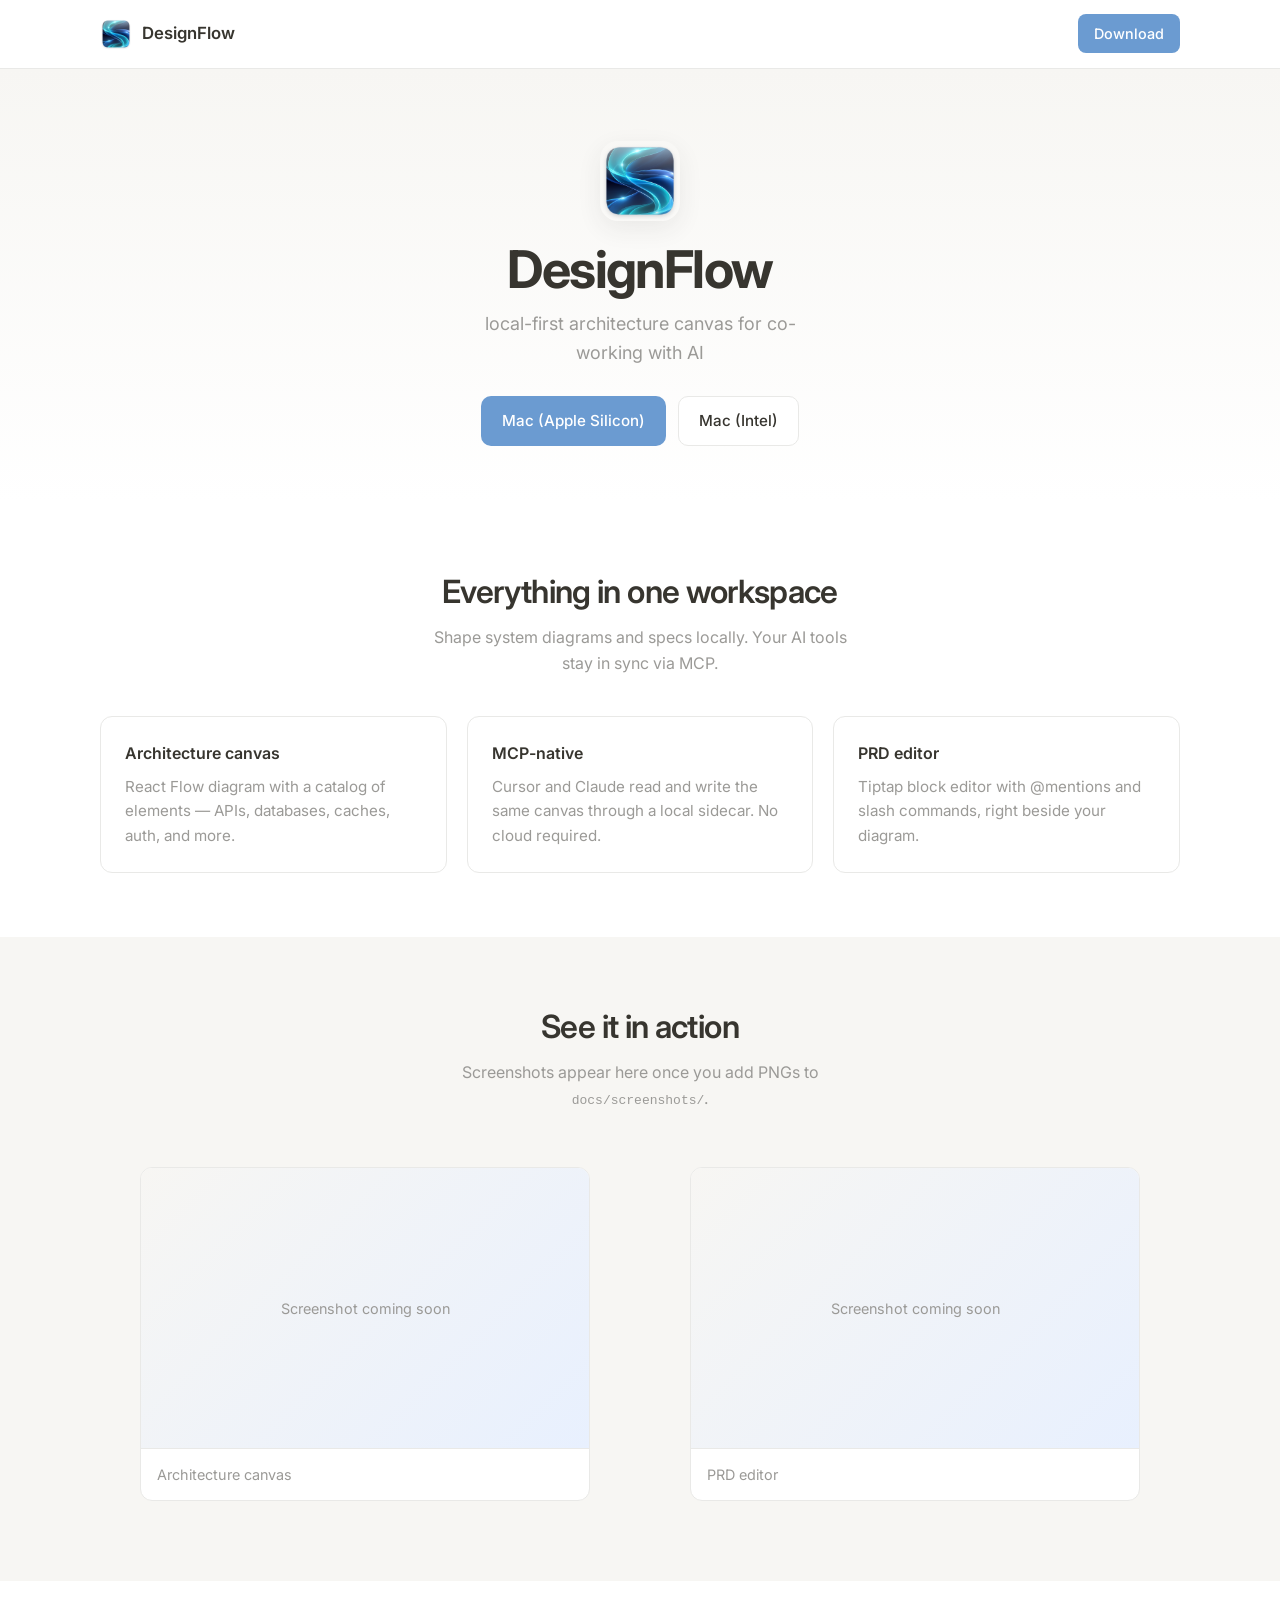
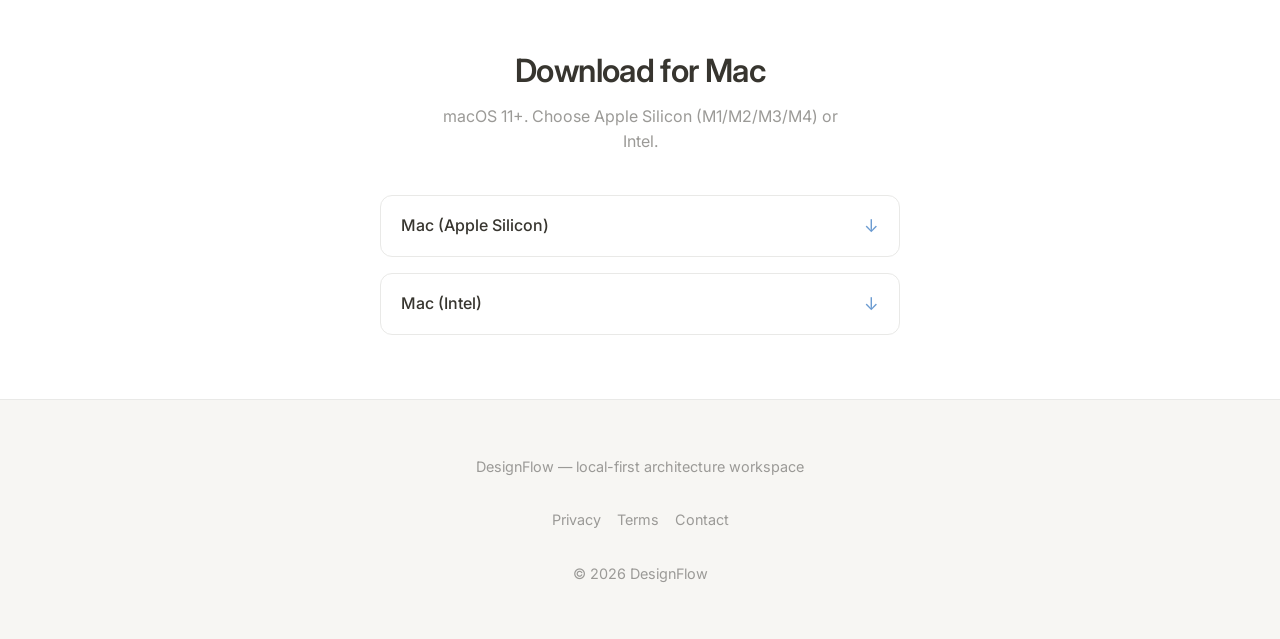
==== docs/index.html @ fa43dfc0 "Update DesignFlow website and legal pages." ====
<!DOCTYPE html>
<html lang="en">
  <head>
    <meta charset="UTF-8" />
    <meta name="viewport" content="width=device-width, initial-scale=1.0" />
    <meta
      name="description"
      content="DesignFlow — local-first architecture canvas for co-working with AI. Desktop app with MCP integration for Cursor and Claude."
    />
    <title>DesignFlow — Local-first architecture canvas</title>
    <link rel="icon" href="./assets/icon.png" type="image/png" />
    <link rel="preconnect" href="https://fonts.googleapis.com" />
    <link rel="preconnect" href="https://fonts.gstatic.com" crossorigin />
    <link
      href="https://fonts.googleapis.com/css2?family=Inter:wght@400;500;600;700&display=swap"
      rel="stylesheet"
    />
    <link rel="stylesheet" href="./styles.css" />
  </head>
  <body>
    <header class="site-header">
      <div class="container">
        <a class="brand" href="./">
          <img src="./assets/icon.png" alt="" width="32" height="32" />
          DesignFlow
        </a>
        <a class="nav-cta" href="#download">Download</a>
      </div>
    </header>

    <main>
      <section class="hero">
        <div class="container hero-grid">
          <div class="hero-copy">
            <img class="hero-icon" src="./assets/icon.png" alt="DesignFlow" width="80" height="80" />
            <h1>DesignFlow</h1>
            <p class="tagline">local-first architecture canvas for co-working with AI</p>
            <div class="hero-actions" id="hero-downloads">
              <a
                class="btn btn-primary"
                href="https://github.com/ah20-dev/designFlow-webpage/releases/latest/download/DesignFlow_1.0.0_aarch64.dmg"
                download
              >Mac (Apple Silicon)</a>
              <a
                class="btn btn-secondary"
                href="https://github.com/ah20-dev/designFlow-webpage/releases/latest/download/DesignFlow_1.0.0_x64.dmg"
                download
              >Mac (Intel)</a>
            </div>
          </div>
        </div>
      </section>

      <section id="features">
        <div class="container">
          <div class="section-header">
            <h2>Everything in one workspace</h2>
            <p>Shape system diagrams and specs locally. Your AI tools stay in sync via MCP.</p>
          </div>
          <div class="features-grid">
            <article class="feature-card">
              <h3>Architecture canvas</h3>
              <p>React Flow diagram with a catalog of elements — APIs, databases, caches, auth, and more.</p>
            </article>
            <article class="feature-card">
              <h3>MCP-native</h3>
              <p>Cursor and Claude read and write the same canvas through a local sidecar. No cloud required.</p>
            </article>
            <article class="feature-card">
              <h3>PRD editor</h3>
              <p>Tiptap block editor with @mentions and slash commands, right beside your diagram.</p>
            </article>
          </div>
        </div>
      </section>

      <section id="preview" class="alt">
        <div class="container">
          <div class="section-header">
            <h2>See it in action</h2>
            <p>Screenshots appear here once you add PNGs to <code>docs/screenshots/</code>.</p>
          </div>
          <div class="preview-grid" id="preview-grid"></div>
        </div>
      </section>

      <section id="download">
        <div class="container">
          <div class="section-header">
            <h2>Download for Mac</h2>
            <p>macOS 11+. Choose Apple Silicon (M1/M2/M3/M4) or Intel.</p>
          </div>
          <div class="download-grid" id="download-grid">
            <a
              class="download-btn"
              href="https://github.com/ah20-dev/designFlow-webpage/releases/latest/download/DesignFlow_1.0.0_aarch64.dmg"
              download
            >
              <span><span class="label">Mac (Apple Silicon)</span></span>
              <span class="arrow" aria-hidden="true">↓</span>
            </a>
            <a
              class="download-btn"
              href="https://github.com/ah20-dev/designFlow-webpage/releases/latest/download/DesignFlow_1.0.0_x64.dmg"
              download
            >
              <span><span class="label">Mac (Intel)</span></span>
              <span class="arrow" aria-hidden="true">↓</span>
            </a>
          </div>
        </div>
      </section>
    </main>

    <footer class="site-footer">
      <div class="container footer-inner">
        <p>DesignFlow — local-first architecture workspace</p>
        <nav class="footer-links" aria-label="Footer">
          <a href="./legal/privacy.html">Privacy</a>
          <a href="./legal/terms.html">Terms</a>
          <a id="footer-support" href="mailto:support@designflow.app">Contact</a>
        </nav>
        <p id="footer-copy">&copy; <span id="year"></span> DesignFlow</p>
      </div>
    </footer>

    <script src="./config.js"></script>
    <script>
      (function () {
        const cfg = window.DESIGNFLOW_CONFIG;
        if (!cfg) return;

        const { github, downloads, screenshots, links } = cfg;
        const releaseBase = `https://github.com/${github.owner}/${github.repo}/releases/latest/download`;

        function releaseUrl(filename) {
          return `${releaseBase}/${filename}`;
        }

        document.getElementById('year').textContent = new Date().getFullYear();

        if (links.supportEmail) {
          document.getElementById('footer-support').href = `mailto:${links.supportEmail}`;
        }

        const macDownloads = Object.entries(downloads).filter(
          ([key, item]) => key.startsWith('darwin-') && item.enabled
        );

        const heroContainer = document.getElementById('hero-downloads');
        heroContainer.replaceChildren();
        macDownloads.forEach(([key, item], index) => {
          const btn = document.createElement('a');
          btn.className = 'btn ' + (index === 0 ? 'btn-primary' : 'btn-secondary');
          btn.href = releaseUrl(item.filename);
          btn.setAttribute('download', '');
          btn.textContent = item.label;
          heroContainer.appendChild(btn);
        });
        if (macDownloads.length === 0) {
          const fallback = document.createElement('a');
          fallback.className = 'btn btn-primary';
          fallback.href = '#download';
          fallback.textContent = 'Download for Mac';
          heroContainer.appendChild(fallback);
        }

        const downloadGrid = document.getElementById('download-grid');
        downloadGrid.replaceChildren();
        for (const [key, item] of Object.entries(downloads)) {
          if (!item.enabled) continue;
          const el = document.createElement('a');
          el.className = 'download-btn';
          el.href = releaseUrl(item.filename);
          el.setAttribute('download', '');
          el.innerHTML = `
            <span>
              <span class="label">${item.label}</span>
            </span>
            <span class="arrow" aria-hidden="true">↓</span>
          `;
          downloadGrid.appendChild(el);
        }

        const previewGrid = document.getElementById('preview-grid');
        for (const shot of screenshots) {
          const figure = document.createElement('figure');
          figure.className = 'preview-card';

          const img = document.createElement('img');
          img.src = shot.src;
          img.alt = shot.alt;
          img.loading = 'lazy';
          img.addEventListener('error', () => {
            img.remove();
            const placeholder = document.createElement('div');
            placeholder.className = 'preview-placeholder';
            placeholder.textContent = 'Screenshot coming soon';
            figure.insertBefore(placeholder, figure.lastElementChild);
          });

          const caption = document.createElement('figcaption');
          caption.textContent = shot.caption;

          figure.appendChild(img);
          figure.appendChild(caption);
          previewGrid.appendChild(figure);
        }
      })();
    </script>
  </body>
</html>
---- docs/styles.css ----
:root {
  --zen-bg: #ffffff;
  --zen-sidebar: #f7f6f3;
  --zen-text: #37352f;
  --zen-muted: #9b9a97;
  --zen-border: #e9e9e7;
  --zen-accent: #6b9bd1;
  --zen-accent-hover: #5a8ac4;
  --zen-accent-soft: #e8f0fe;
  --max-width: 1080px;
}

*,
*::before,
*::after {
  box-sizing: border-box;
}

html {
  scroll-behavior: smooth;
}

body {
  margin: 0;
  font-family: 'Inter', -apple-system, BlinkMacSystemFont, 'Segoe UI', Roboto, 'Helvetica Neue', sans-serif;
  color: var(--zen-text);
  background: var(--zen-bg);
  line-height: 1.6;
  -webkit-font-smoothing: antialiased;
}

img {
  max-width: 100%;
  height: auto;
  display: block;
}

a {
  color: var(--zen-accent);
  text-decoration: none;
}

a:hover {
  text-decoration: underline;
}

.container {
  width: min(100% - 2rem, var(--max-width));
  margin-inline: auto;
}

/* Header */

.site-header {
  position: sticky;
  top: 0;
  z-index: 10;
  background: rgba(255, 255, 255, 0.9);
  backdrop-filter: blur(10px);
  border-bottom: 1px solid var(--zen-border);
}

.site-header .container {
  display: flex;
  align-items: center;
  justify-content: space-between;
  padding-block: 0.9rem;
}

.brand {
  display: flex;
  align-items: center;
  gap: 0.65rem;
  font-weight: 600;
  font-size: 1.05rem;
  color: var(--zen-text);
  text-decoration: none;
}

.brand:hover {
  text-decoration: none;
}

.brand img {
  width: 32px;
  height: 32px;
  border-radius: 8px;
}

.nav-cta {
  display: inline-flex;
  align-items: center;
  padding: 0.5rem 1rem;
  border-radius: 8px;
  background: var(--zen-accent);
  color: #fff;
  font-weight: 500;
  font-size: 0.9rem;
  text-decoration: none;
  transition: background 0.15s ease;
}

.nav-cta:hover {
  background: var(--zen-accent-hover);
  text-decoration: none;
}

/* Hero */

.hero {
  padding: 4.5rem 0 3.5rem;
  background: linear-gradient(180deg, var(--zen-sidebar) 0%, var(--zen-bg) 100%);
}

.hero-grid {
  display: grid;
  gap: 2.5rem;
  align-items: center;
}

.hero-copy {
  text-align: center;
}

.hero-icon {
  width: 80px;
  height: 80px;
  margin: 0 auto 1.25rem;
  border-radius: 18px;
  box-shadow: 0 8px 24px rgba(55, 53, 47, 0.08);
}

.hero h1 {
  margin: 0 0 0.75rem;
  font-size: clamp(2.25rem, 5vw, 3.25rem);
  font-weight: 700;
  letter-spacing: -0.03em;
  line-height: 1.1;
}

.hero .tagline {
  margin: 0 auto 1.75rem;
  max-width: 34ch;
  font-size: 1.125rem;
  color: var(--zen-muted);
}

.hero-actions {
  display: flex;
  flex-wrap: wrap;
  gap: 0.75rem;
  justify-content: center;
}

.btn {
  display: inline-flex;
  align-items: center;
  justify-content: center;
  gap: 0.4rem;
  padding: 0.75rem 1.25rem;
  border-radius: 10px;
  font-weight: 500;
  font-size: 0.95rem;
  text-decoration: none;
  border: 1px solid transparent;
  transition: background 0.15s ease, border-color 0.15s ease, color 0.15s ease;
}

.btn:hover {
  text-decoration: none;
}

.btn-primary {
  background: var(--zen-accent);
  color: #fff;
}

.btn-primary:hover {
  background: var(--zen-accent-hover);
}

.btn-secondary {
  background: #fff;
  color: var(--zen-text);
  border-color: var(--zen-border);
}

.btn-secondary:hover {
  background: var(--zen-sidebar);
}

/* Sections */

section {
  padding: 4rem 0;
}

section.alt {
  background: var(--zen-sidebar);
}

.section-header {
  text-align: center;
  margin-bottom: 2.5rem;
}

.section-header h2 {
  margin: 0 0 0.5rem;
  font-size: clamp(1.5rem, 3vw, 2rem);
  font-weight: 600;
  letter-spacing: -0.02em;
}

.section-header p {
  margin: 0 auto;
  max-width: 42ch;
  color: var(--zen-muted);
}

/* Features */

.features-grid {
  display: grid;
  gap: 1.25rem;
}

.feature-card {
  padding: 1.5rem;
  background: #fff;
  border: 1px solid var(--zen-border);
  border-radius: 12px;
}

section.alt .feature-card {
  background: var(--zen-bg);
}

.feature-card h3 {
  margin: 0 0 0.5rem;
  font-size: 1rem;
  font-weight: 600;
}

.feature-card p {
  margin: 0;
  font-size: 0.95rem;
  color: var(--zen-muted);
}

/* Preview */

.preview-grid {
  display: grid;
  gap: 1.25rem;
}

.preview-card {
  border: 1px solid var(--zen-border);
  border-radius: 12px;
  overflow: hidden;
  background: #fff;
}

.preview-card img {
  width: 100%;
  aspect-ratio: 16 / 10;
  object-fit: cover;
  background: var(--zen-sidebar);
}

.preview-placeholder {
  display: flex;
  align-items: center;
  justify-content: center;
  aspect-ratio: 16 / 10;
  background: linear-gradient(135deg, var(--zen-sidebar) 0%, var(--zen-accent-soft) 100%);
  color: var(--zen-muted);
  font-size: 0.9rem;
}

.preview-card figcaption {
  padding: 0.85rem 1rem;
  font-size: 0.9rem;
  color: var(--zen-muted);
  border-top: 1px solid var(--zen-border);
}

/* Download */

.download-grid {
  display: grid;
  gap: 1rem;
  max-width: 520px;
  margin-inline: auto;
}

.download-btn {
  display: flex;
  align-items: center;
  justify-content: space-between;
  padding: 1rem 1.25rem;
  border-radius: 12px;
  border: 1px solid var(--zen-border);
  background: #fff;
  color: var(--zen-text);
  text-decoration: none;
  transition: border-color 0.15s ease, box-shadow 0.15s ease;
}

.download-btn:hover:not(.disabled) {
  border-color: var(--zen-accent);
  box-shadow: 0 4px 16px rgba(107, 155, 209, 0.12);
  text-decoration: none;
}

.download-btn.disabled {
  opacity: 0.55;
  cursor: not-allowed;
  pointer-events: none;
}

.download-btn .label {
  font-weight: 500;
}

.download-btn .meta {
  font-size: 0.85rem;
  color: var(--zen-muted);
}

.download-btn .arrow {
  color: var(--zen-accent);
  font-size: 1.1rem;
}

/* Footer */

.site-footer {
  padding: 2.5rem 0;
  border-top: 1px solid var(--zen-border);
  background: var(--zen-sidebar);
}

.footer-inner {
  display: flex;
  flex-direction: column;
  align-items: center;
  gap: 1rem;
  text-align: center;
  font-size: 0.9rem;
  color: var(--zen-muted);
}

.footer-links {
  display: flex;
  flex-wrap: wrap;
  gap: 1rem;
  justify-content: center;
}

.footer-links a {
  color: var(--zen-muted);
}

.footer-links a:hover {
  color: var(--zen-accent);
}

/* Legal pages */

.legal-page {
  padding: 2.5rem 0 4rem;
}

.legal-prose {
  max-width: 42rem;
  margin-inline: auto;
}

.legal-prose h1 {
  font-size: 1.75rem;
  font-weight: 700;
  margin: 0 0 0.5rem;
  letter-spacing: -0.02em;
}

.legal-meta {
  font-size: 0.875rem;
  color: var(--zen-muted);
  margin-bottom: 2rem;
}

.legal-notice {
  font-size: 0.875rem;
  color: var(--zen-muted);
  background: var(--zen-sidebar);
  border: 1px solid var(--zen-border);
  border-radius: 8px;
  padding: 0.75rem 1rem;
  margin-bottom: 2rem;
}

.legal-prose h2 {
  font-size: 1.125rem;
  font-weight: 600;
  margin: 2rem 0 0.75rem;
}

.legal-prose p,
.legal-prose li {
  font-size: 0.95rem;
  color: var(--zen-text);
}

.legal-prose ul {
  padding-left: 1.25rem;
  margin: 0.5rem 0 1rem;
}

.legal-prose li + li {
  margin-top: 0.35rem;
}

.legal-nav {
  display: flex;
  flex-wrap: wrap;
  gap: 1rem;
  margin-bottom: 2rem;
  font-size: 0.9rem;
}

.legal-nav a {
  color: var(--zen-accent);
}

/* Responsive */

@media (min-width: 768px) {
  .features-grid {
    grid-template-columns: repeat(3, 1fr);
  }
}

@media (min-width: 640px) {
  .preview-grid {
    grid-template-columns: repeat(2, 1fr);
  }
}
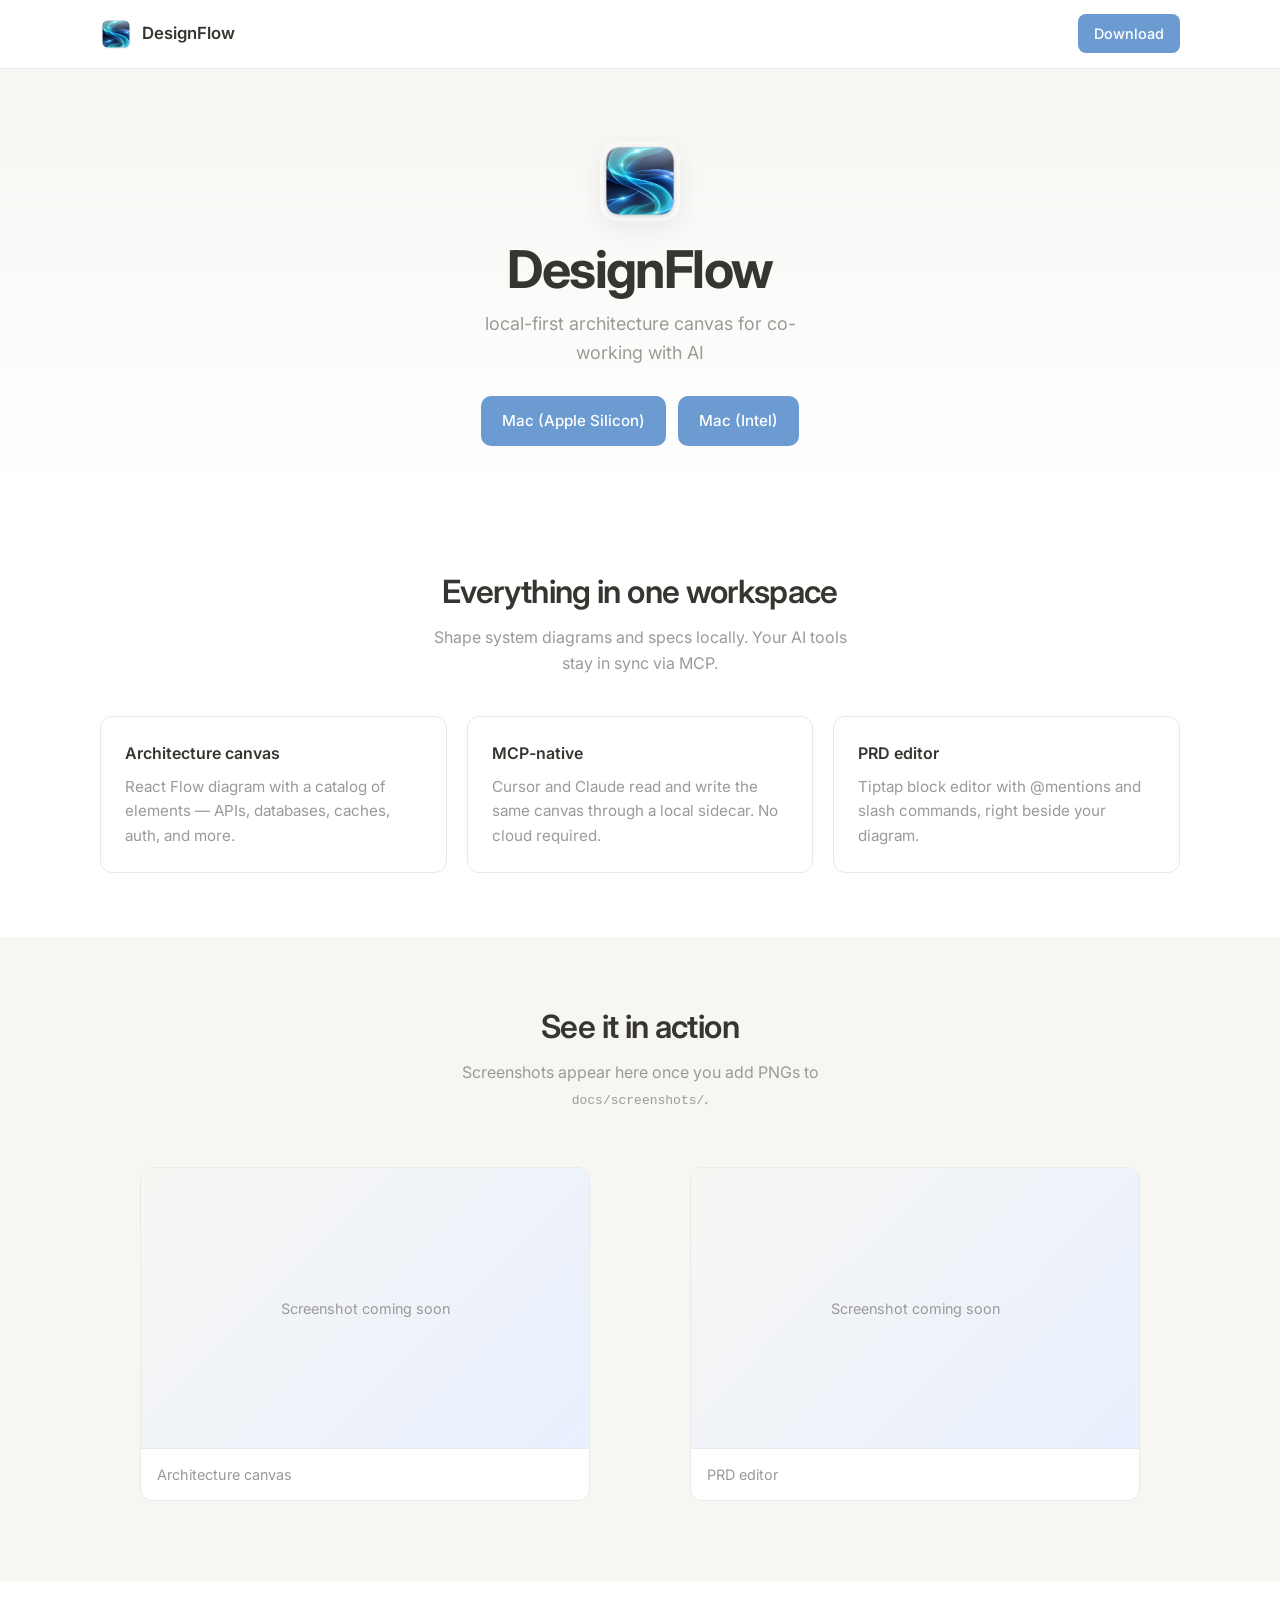
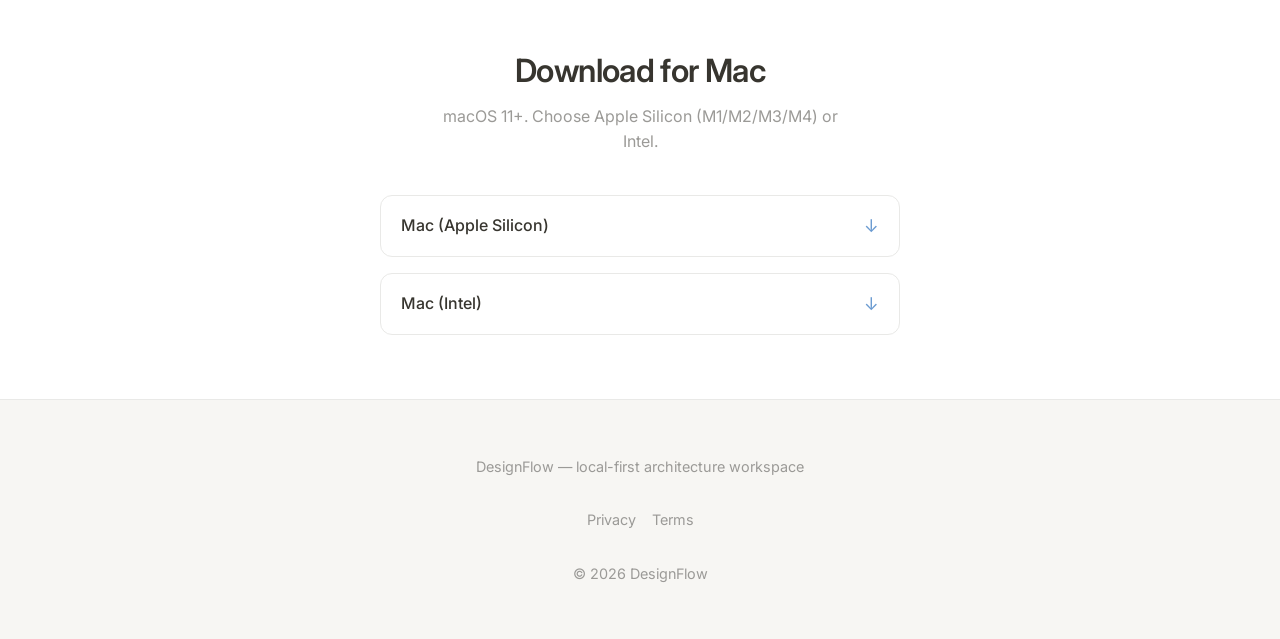
==== commit 3ce6467e: "Update DesignFlow website and legal pages." ====
--- a/docs/index.html
+++ b/docs/index.html
@@ -42,7 +42,7 @@
                 download
               >Mac (Apple Silicon)</a>
               <a
-                class="btn btn-secondary"
+                class="btn btn-primary"
                 href="https://github.com/ah20-dev/designFlow-webpage/releases/latest/download/DesignFlow_1.0.0_x64.dmg"
                 download
               >Mac (Intel)</a>
@@ -118,7 +118,6 @@
         <nav class="footer-links" aria-label="Footer">
           <a href="./legal/privacy.html">Privacy</a>
           <a href="./legal/terms.html">Terms</a>
-          <a id="footer-support" href="mailto:support@designflow.app">Contact</a>
         </nav>
         <p id="footer-copy">&copy; <span id="year"></span> DesignFlow</p>
       </div>
@@ -130,7 +129,7 @@
         const cfg = window.DESIGNFLOW_CONFIG;
         if (!cfg) return;
 
-        const { github, downloads, screenshots, links } = cfg;
+        const { github, downloads, screenshots } = cfg;
         const releaseBase = `https://github.com/${github.owner}/${github.repo}/releases/latest/download`;
 
         function releaseUrl(filename) {
@@ -138,10 +137,6 @@
         }
 
         document.getElementById('year').textContent = new Date().getFullYear();
-
-        if (links.supportEmail) {
-          document.getElementById('footer-support').href = `mailto:${links.supportEmail}`;
-        }
 
         const macDownloads = Object.entries(downloads).filter(
           ([key, item]) => key.startsWith('darwin-') && item.enabled
@@ -149,9 +144,9 @@
 
         const heroContainer = document.getElementById('hero-downloads');
         heroContainer.replaceChildren();
-        macDownloads.forEach(([key, item], index) => {
+        macDownloads.forEach(([, item]) => {
           const btn = document.createElement('a');
-          btn.className = 'btn ' + (index === 0 ? 'btn-primary' : 'btn-secondary');
+          btn.className = 'btn btn-primary';
           btn.href = releaseUrl(item.filename);
           btn.setAttribute('download', '');
           btn.textContent = item.label;
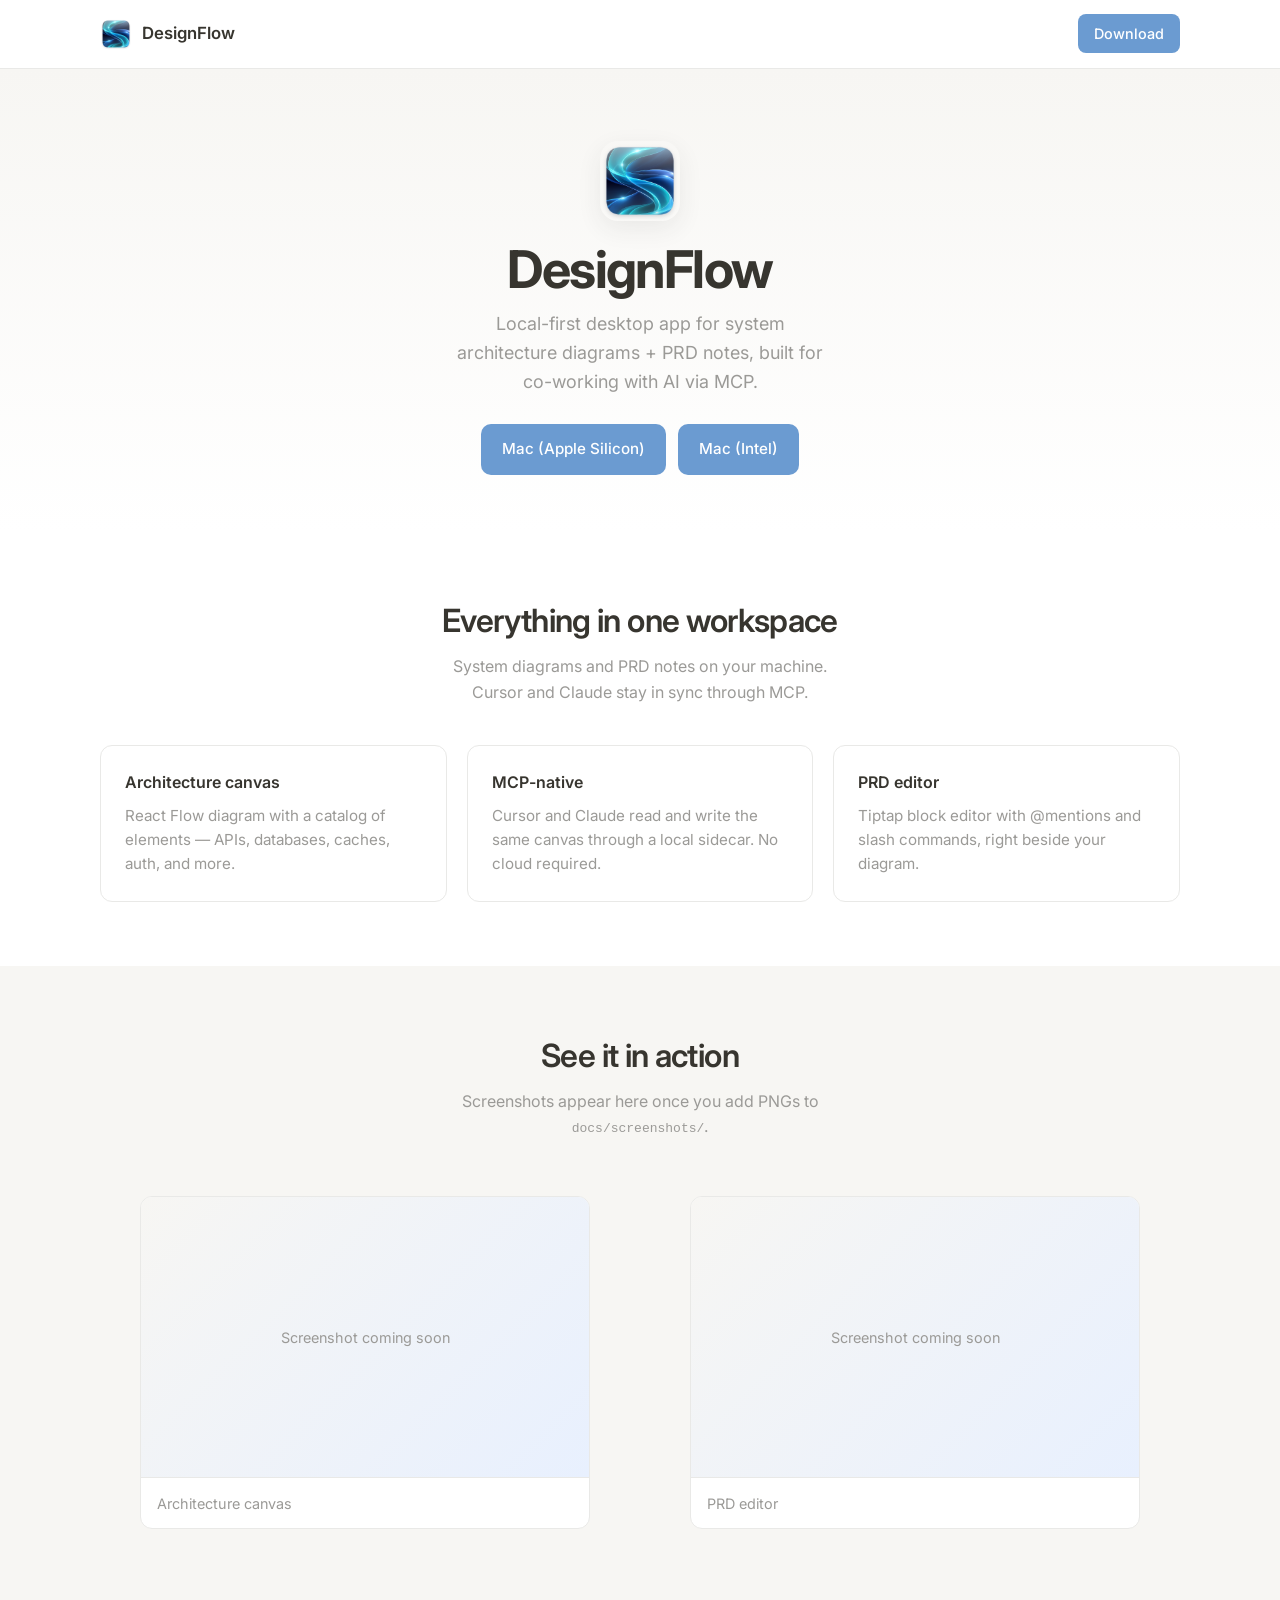
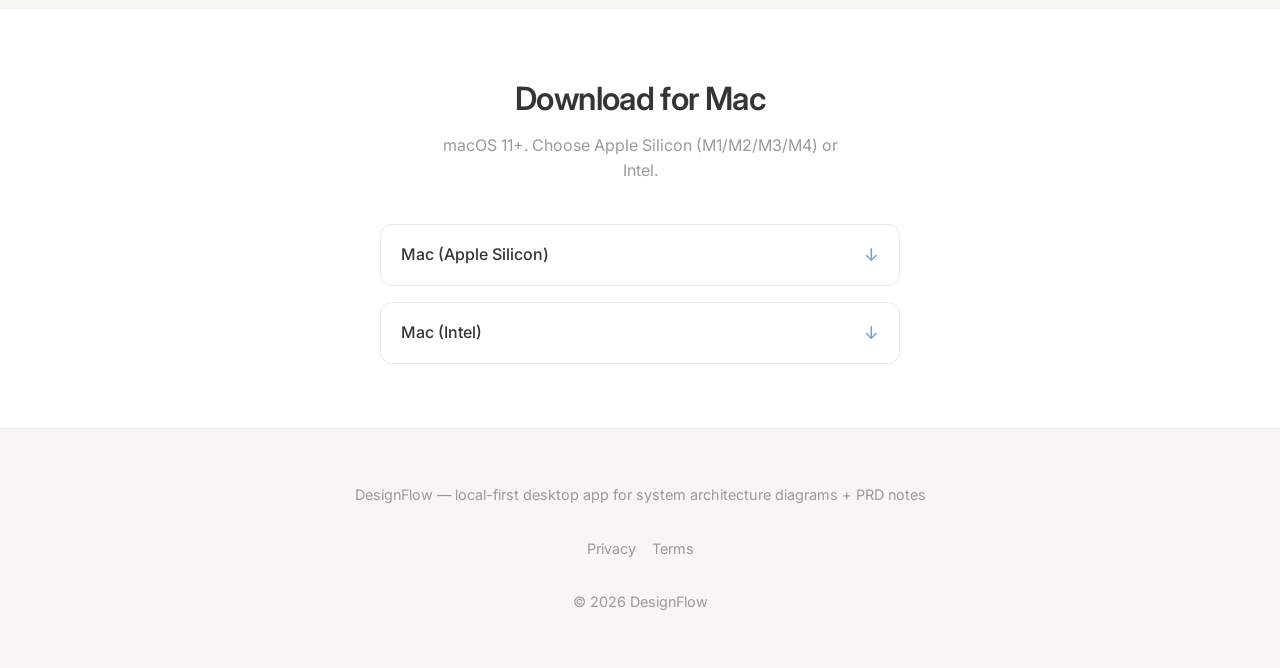
==== commit 46bef394: "Update DesignFlow website and legal pages." ====
--- a/docs/index.html
+++ b/docs/index.html
@@ -5,9 +5,9 @@
     <meta name="viewport" content="width=device-width, initial-scale=1.0" />
     <meta
       name="description"
-      content="DesignFlow — local-first architecture canvas for co-working with AI. Desktop app with MCP integration for Cursor and Claude."
+      content="DesignFlow — local-first desktop app for system architecture diagrams + PRD notes, built for co-working with AI via MCP."
     />
-    <title>DesignFlow — Local-first architecture canvas</title>
+    <title>DesignFlow — Architecture diagrams &amp; PRD notes</title>
     <link rel="icon" href="./assets/icon.png" type="image/png" />
     <link rel="preconnect" href="https://fonts.googleapis.com" />
     <link rel="preconnect" href="https://fonts.gstatic.com" crossorigin />
@@ -34,16 +34,16 @@
           <div class="hero-copy">
             <img class="hero-icon" src="./assets/icon.png" alt="DesignFlow" width="80" height="80" />
             <h1>DesignFlow</h1>
-            <p class="tagline">local-first architecture canvas for co-working with AI</p>
+            <p class="tagline">Local-first desktop app for system architecture diagrams + PRD notes, built for co-working with AI via MCP.</p>
             <div class="hero-actions" id="hero-downloads">
               <a
                 class="btn btn-primary"
-                href="https://github.com/ah20-dev/designFlow-webpage/releases/latest/download/DesignFlow_1.0.0_aarch64.dmg"
+                href="https://github.com/ah20-dev/designFlow-webpage/releases/latest/download/DesignFlow_1.0.0_aarch64-signed.dmg"
                 download
               >Mac (Apple Silicon)</a>
               <a
                 class="btn btn-primary"
-                href="https://github.com/ah20-dev/designFlow-webpage/releases/latest/download/DesignFlow_1.0.0_x64.dmg"
+                href="https://github.com/ah20-dev/designFlow-webpage/releases/latest/download/DesignFlow_1.0.0_x64-signed.dmg"
                 download
               >Mac (Intel)</a>
             </div>
@@ -55,7 +55,7 @@
         <div class="container">
           <div class="section-header">
             <h2>Everything in one workspace</h2>
-            <p>Shape system diagrams and specs locally. Your AI tools stay in sync via MCP.</p>
+            <p>System diagrams and PRD notes on your machine. Cursor and Claude stay in sync through MCP.</p>
           </div>
           <div class="features-grid">
             <article class="feature-card">
@@ -93,7 +93,7 @@
           <div class="download-grid" id="download-grid">
             <a
               class="download-btn"
-              href="https://github.com/ah20-dev/designFlow-webpage/releases/latest/download/DesignFlow_1.0.0_aarch64.dmg"
+              href="https://github.com/ah20-dev/designFlow-webpage/releases/latest/download/DesignFlow_1.0.0_aarch64-signed.dmg"
               download
             >
               <span><span class="label">Mac (Apple Silicon)</span></span>
@@ -101,7 +101,7 @@
             </a>
             <a
               class="download-btn"
-              href="https://github.com/ah20-dev/designFlow-webpage/releases/latest/download/DesignFlow_1.0.0_x64.dmg"
+              href="https://github.com/ah20-dev/designFlow-webpage/releases/latest/download/DesignFlow_1.0.0_x64-signed.dmg"
               download
             >
               <span><span class="label">Mac (Intel)</span></span>
@@ -114,7 +114,7 @@
 
     <footer class="site-footer">
       <div class="container footer-inner">
-        <p>DesignFlow — local-first architecture workspace</p>
+        <p>DesignFlow — local-first desktop app for system architecture diagrams + PRD notes</p>
         <nav class="footer-links" aria-label="Footer">
           <a href="./legal/privacy.html">Privacy</a>
           <a href="./legal/terms.html">Terms</a>
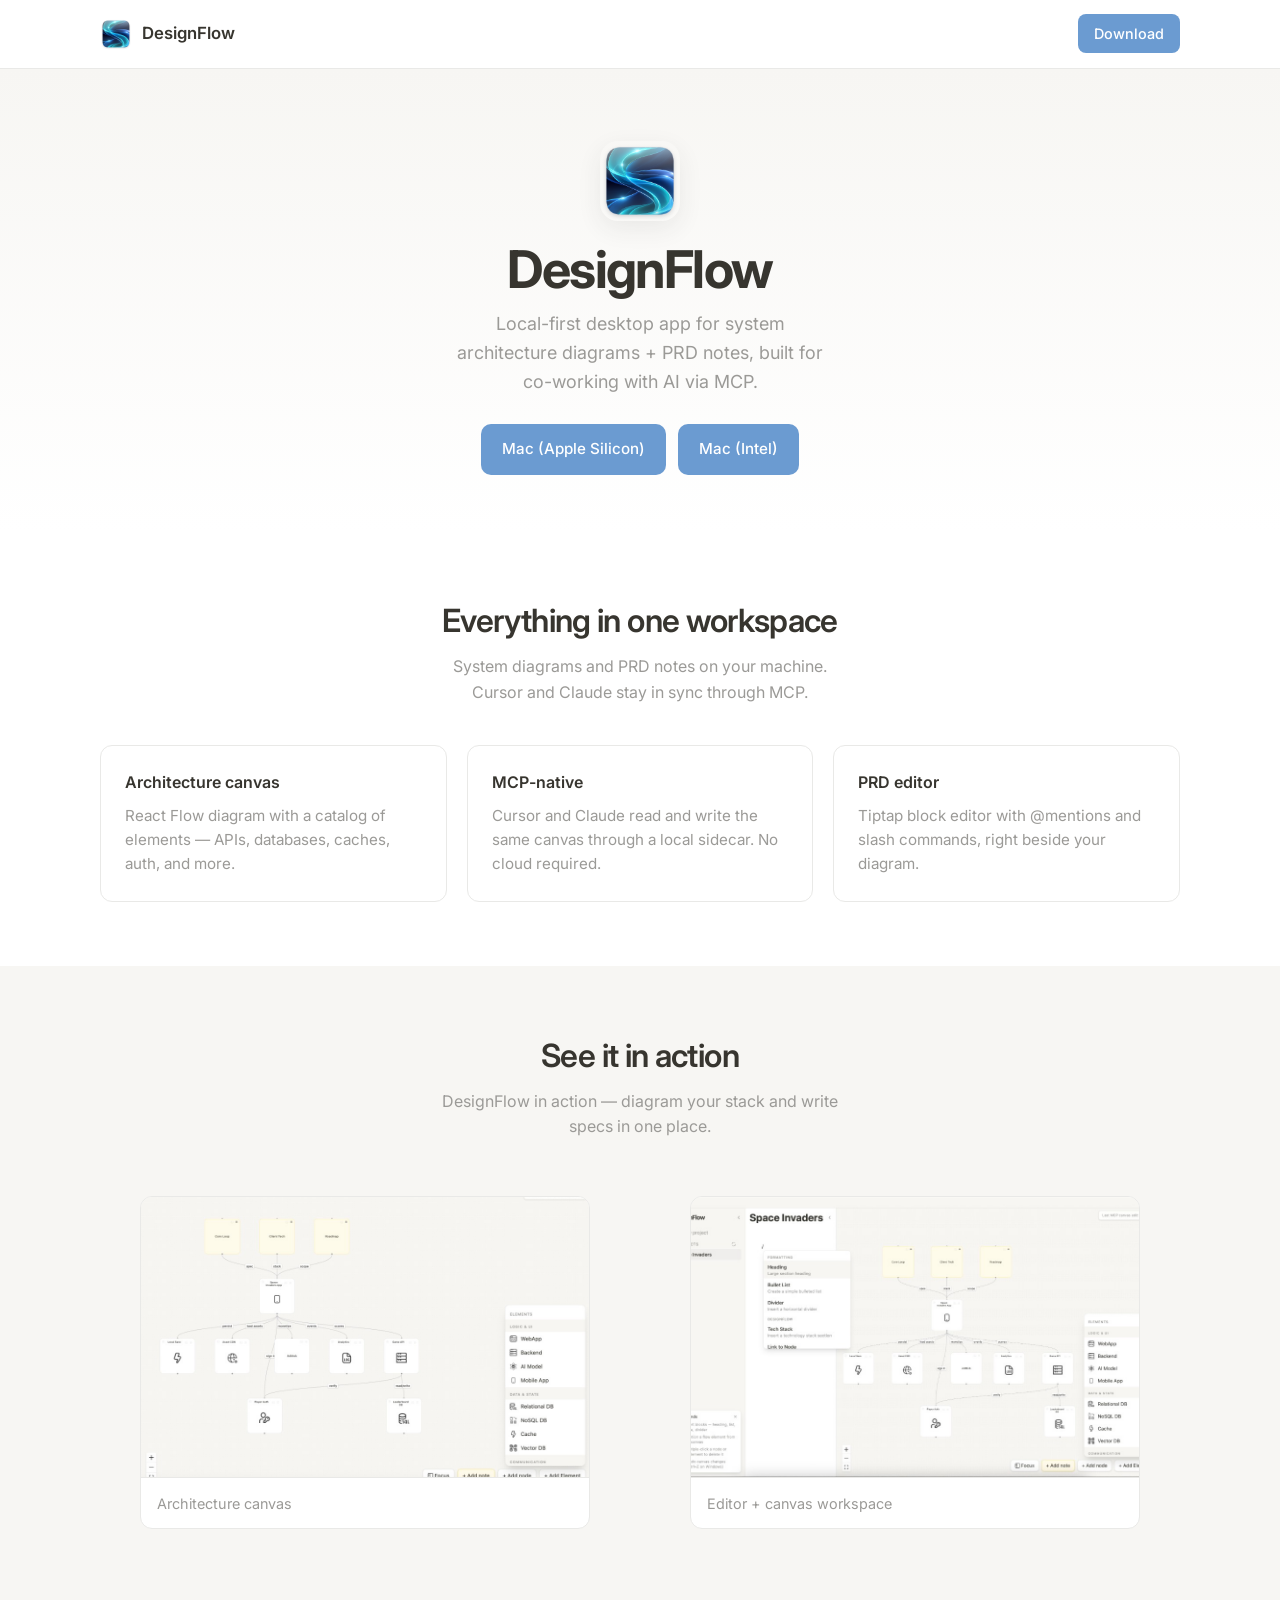
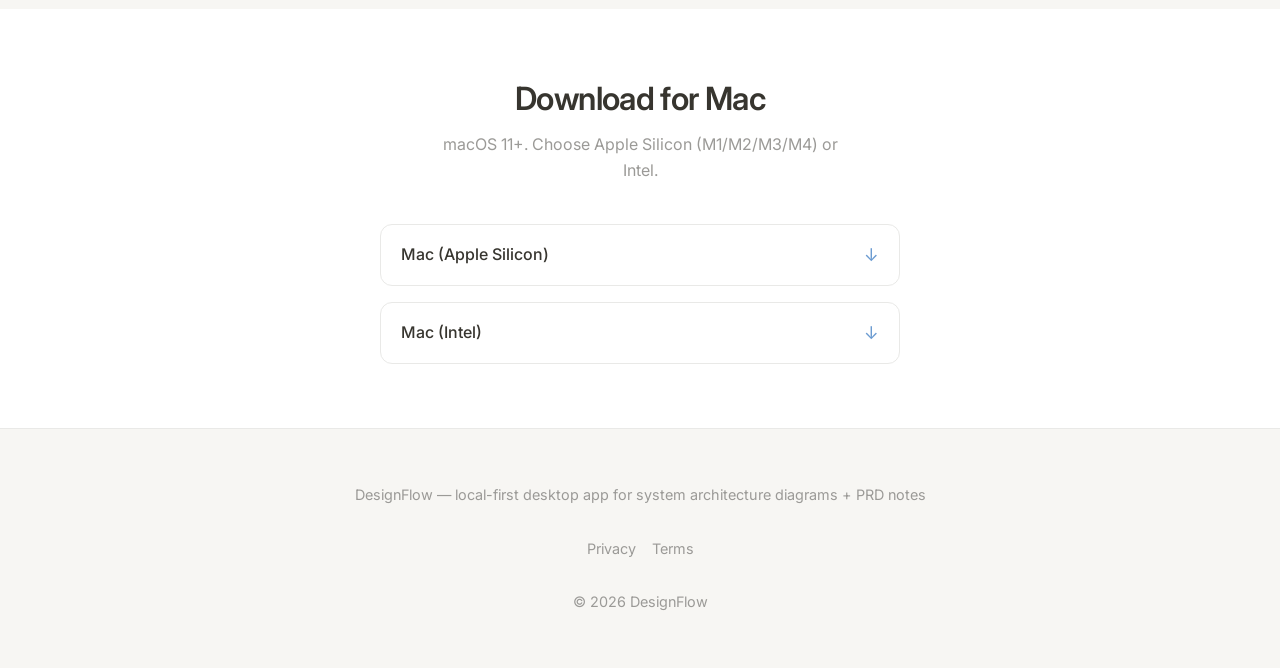
==== commit afdd02d6: "Update DesignFlow website and legal pages." ====
--- a/docs/index.html
+++ b/docs/index.html
@@ -78,7 +78,7 @@
         <div class="container">
           <div class="section-header">
             <h2>See it in action</h2>
-            <p>Screenshots appear here once you add PNGs to <code>docs/screenshots/</code>.</p>
+            <p>DesignFlow in action — diagram your stack and write specs in one place.</p>
           </div>
           <div class="preview-grid" id="preview-grid"></div>
         </div>
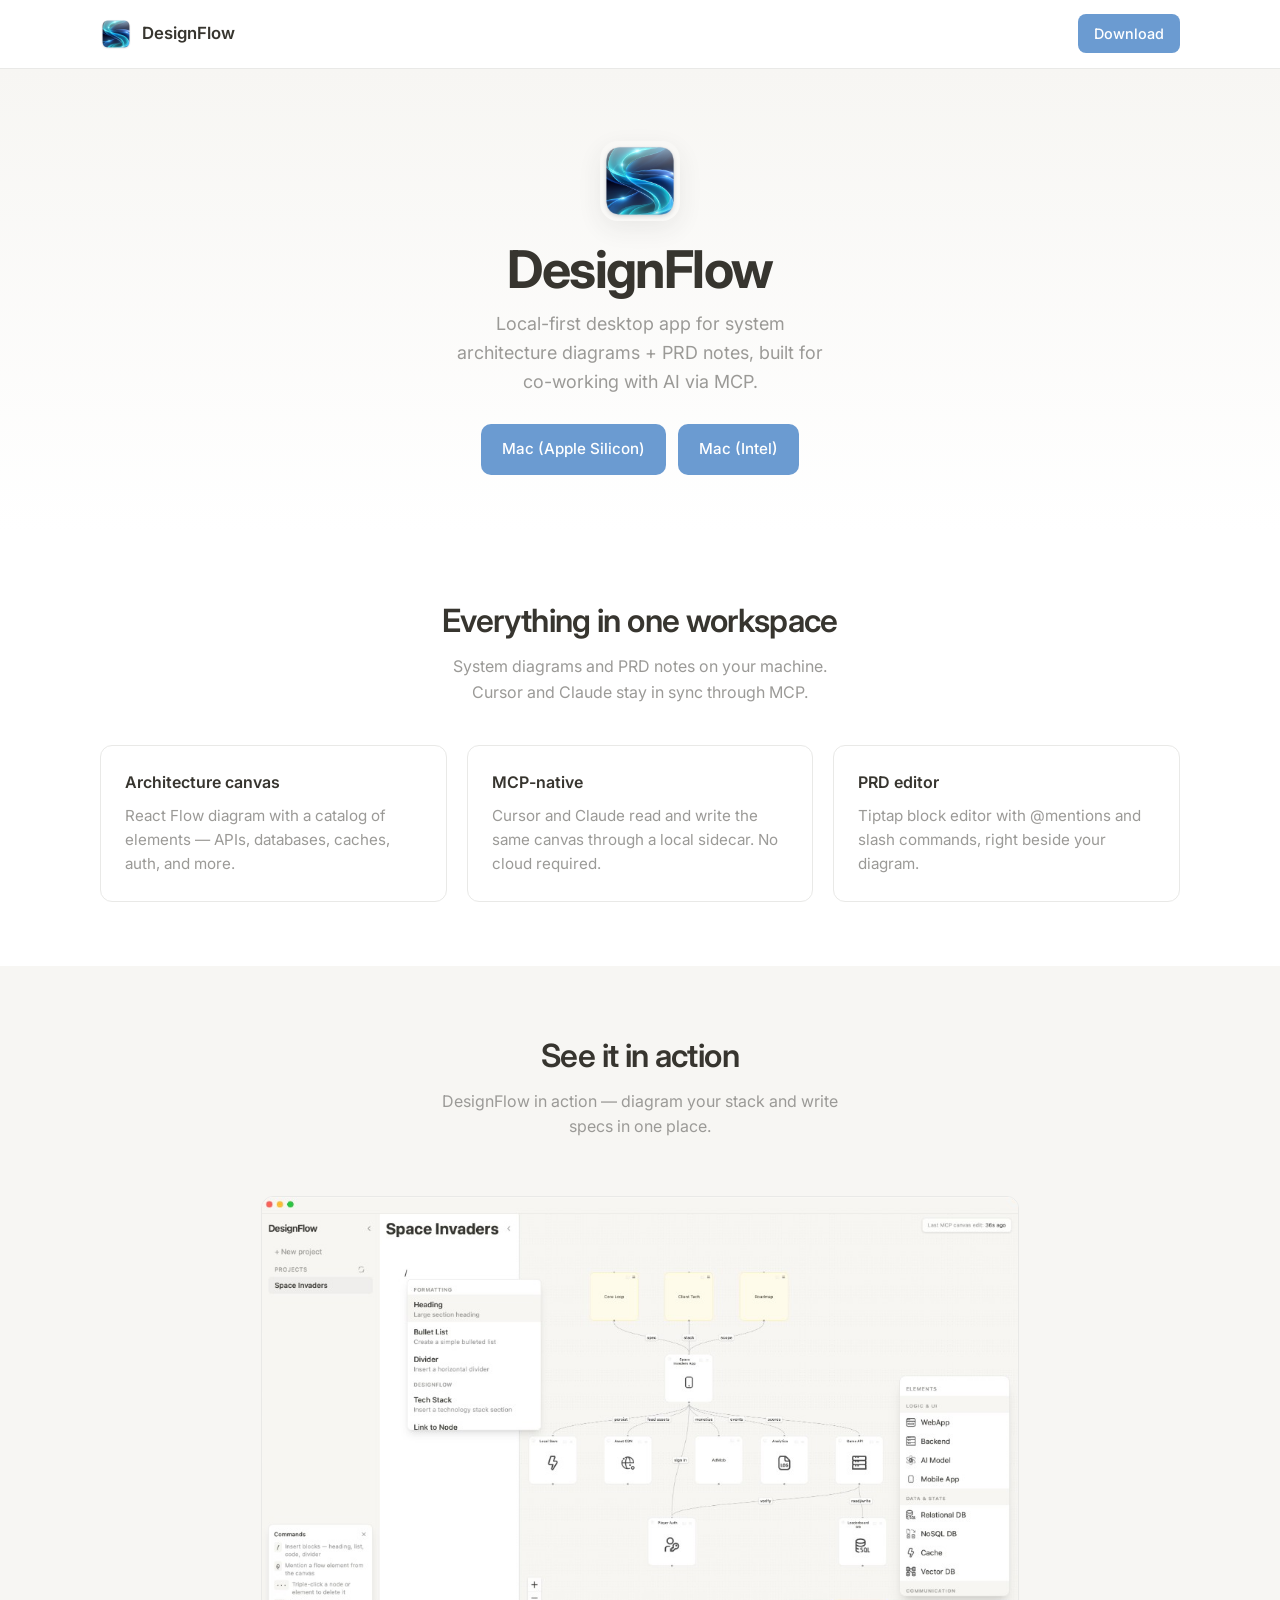
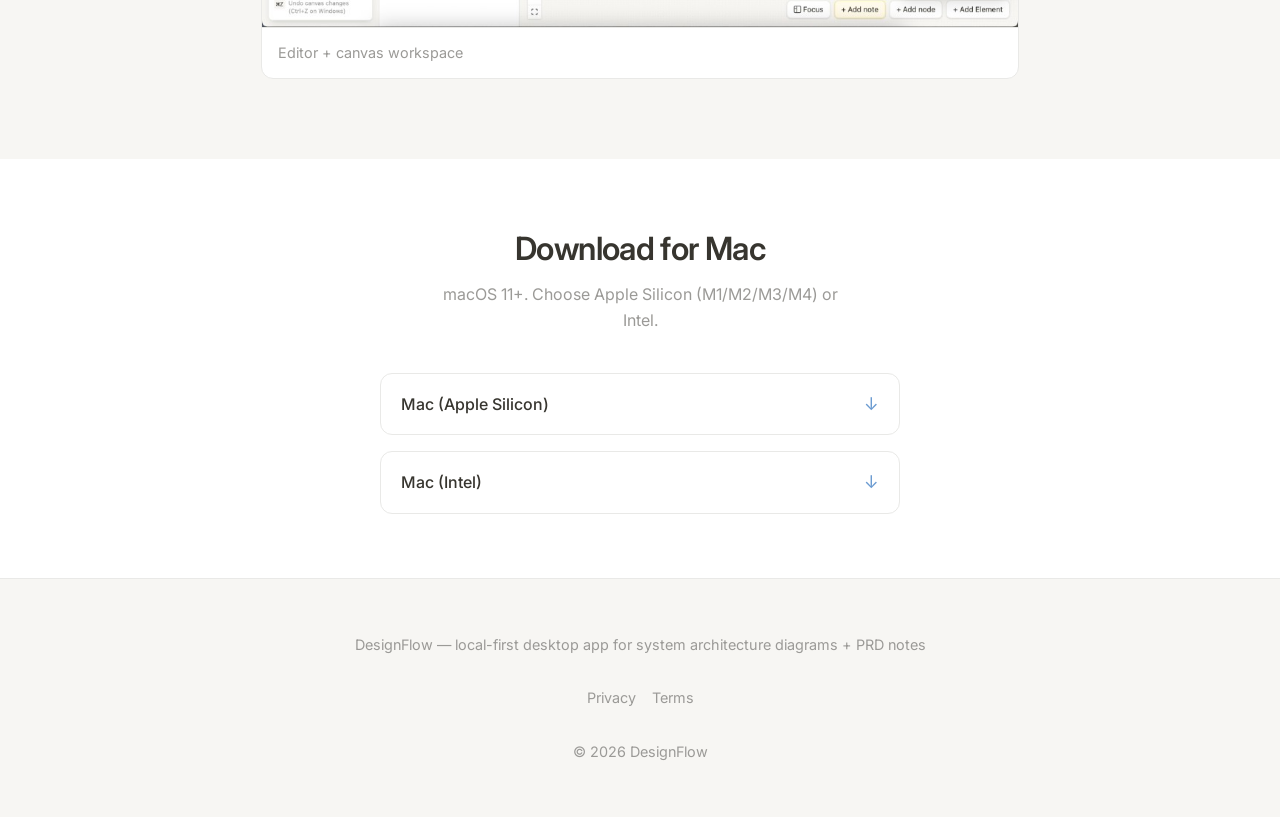
==== commit 15d7fe6c: "Use clean release DMG filenames without -signed suffix. Update download links and config to DesignFl" ====
--- a/docs/index.html
+++ b/docs/index.html
@@ -38,12 +38,12 @@
             <div class="hero-actions" id="hero-downloads">
               <a
                 class="btn btn-primary"
-                href="https://github.com/ah20-dev/designFlow-webpage/releases/latest/download/DesignFlow_1.0.0_aarch64-signed.dmg"
+                href="https://github.com/ah20-dev/designFlow-webpage/releases/latest/download/DesignFlow_1.0.0_aarch64.dmg"
                 download
               >Mac (Apple Silicon)</a>
               <a
                 class="btn btn-primary"
-                href="https://github.com/ah20-dev/designFlow-webpage/releases/latest/download/DesignFlow_1.0.0_x64-signed.dmg"
+                href="https://github.com/ah20-dev/designFlow-webpage/releases/latest/download/DesignFlow_1.0.0_x64.dmg"
                 download
               >Mac (Intel)</a>
             </div>
@@ -93,7 +93,7 @@
           <div class="download-grid" id="download-grid">
             <a
               class="download-btn"
-              href="https://github.com/ah20-dev/designFlow-webpage/releases/latest/download/DesignFlow_1.0.0_aarch64-signed.dmg"
+              href="https://github.com/ah20-dev/designFlow-webpage/releases/latest/download/DesignFlow_1.0.0_aarch64.dmg"
               download
             >
               <span><span class="label">Mac (Apple Silicon)</span></span>
@@ -101,7 +101,7 @@
             </a>
             <a
               class="download-btn"
-              href="https://github.com/ah20-dev/designFlow-webpage/releases/latest/download/DesignFlow_1.0.0_x64-signed.dmg"
+              href="https://github.com/ah20-dev/designFlow-webpage/releases/latest/download/DesignFlow_1.0.0_x64.dmg"
               download
             >
               <span><span class="label">Mac (Intel)</span></span>
--- a/docs/styles.css
+++ b/docs/styles.css
@@ -18,10 +18,12 @@
 
 html {
   scroll-behavior: smooth;
+  overflow-x: clip;
 }
 
 body {
   margin: 0;
+  overflow-x: clip;
   font-family: 'Inter', -apple-system, BlinkMacSystemFont, 'Segoe UI', Roboto, 'Helvetica Neue', sans-serif;
   color: var(--zen-text);
   background: var(--zen-bg);
@@ -249,12 +251,21 @@
 
 /* Preview */
 
+#preview .container {
+  width: min(100% - 2rem, calc(var(--max-width) * 1.15));
+  max-width: 100%;
+}
+
 .preview-grid {
-  display: grid;
-  gap: 1.25rem;
+  display: flex;
+  justify-content: center;
 }
 
 .preview-card {
+  display: block;
+  width: 100%;
+  max-width: min(100%, 758px);
+  margin-inline: auto;
   border: 1px solid var(--zen-border);
   border-radius: 12px;
   overflow: hidden;
@@ -262,27 +273,28 @@
 }
 
 .preview-card img {
+  display: block;
   width: 100%;
-  aspect-ratio: 16 / 10;
-  object-fit: cover;
+  height: auto;
   background: var(--zen-sidebar);
 }
 
-.preview-placeholder {
-  display: flex;
-  align-items: center;
-  justify-content: center;
-  aspect-ratio: 16 / 10;
-  background: linear-gradient(135deg, var(--zen-sidebar) 0%, var(--zen-accent-soft) 100%);
-  color: var(--zen-muted);
-  font-size: 0.9rem;
-}
-
 .preview-card figcaption {
+  display: block;
   padding: 0.85rem 1rem;
   font-size: 0.9rem;
   color: var(--zen-muted);
   border-top: 1px solid var(--zen-border);
+}
+
+.preview-placeholder {
+  display: flex;
+  align-items: center;
+  justify-content: center;
+  min-height: 14rem;
+  background: linear-gradient(135deg, var(--zen-sidebar) 0%, var(--zen-accent-soft) 100%);
+  color: var(--zen-muted);
+  font-size: 0.9rem;
 }
 
 /* Download */
@@ -390,14 +402,43 @@
   margin-bottom: 2rem;
 }
 
-.legal-notice {
-  font-size: 0.875rem;
-  color: var(--zen-muted);
-  background: var(--zen-sidebar);
+.legal-table-wrap {
+  overflow-x: auto;
+  margin-bottom: 1.5rem;
   border: 1px solid var(--zen-border);
   border-radius: 8px;
-  padding: 0.75rem 1rem;
-  margin-bottom: 2rem;
+}
+
+.legal-nutrition {
+  width: 100%;
+  border-collapse: collapse;
+  font-size: 0.875rem;
+  min-width: 640px;
+}
+
+.legal-nutrition th,
+.legal-nutrition td {
+  text-align: left;
+  padding: 0.625rem 0.875rem;
+  border-bottom: 1px solid var(--zen-border);
+}
+
+.legal-nutrition thead th {
+  background: var(--zen-sidebar);
+  color: var(--zen-text);
+  font-weight: 600;
+}
+
+.legal-nutrition tbody tr:last-child td {
+  border-bottom: none;
+}
+
+.legal-nutrition td {
+  color: var(--zen-muted);
+}
+
+.legal-nutrition td:first-child {
+  color: var(--zen-text);
 }
 
 .legal-prose h2 {
@@ -441,8 +482,3 @@
   }
 }
 
-@media (min-width: 640px) {
-  .preview-grid {
-    grid-template-columns: repeat(2, 1fr);
-  }
-}
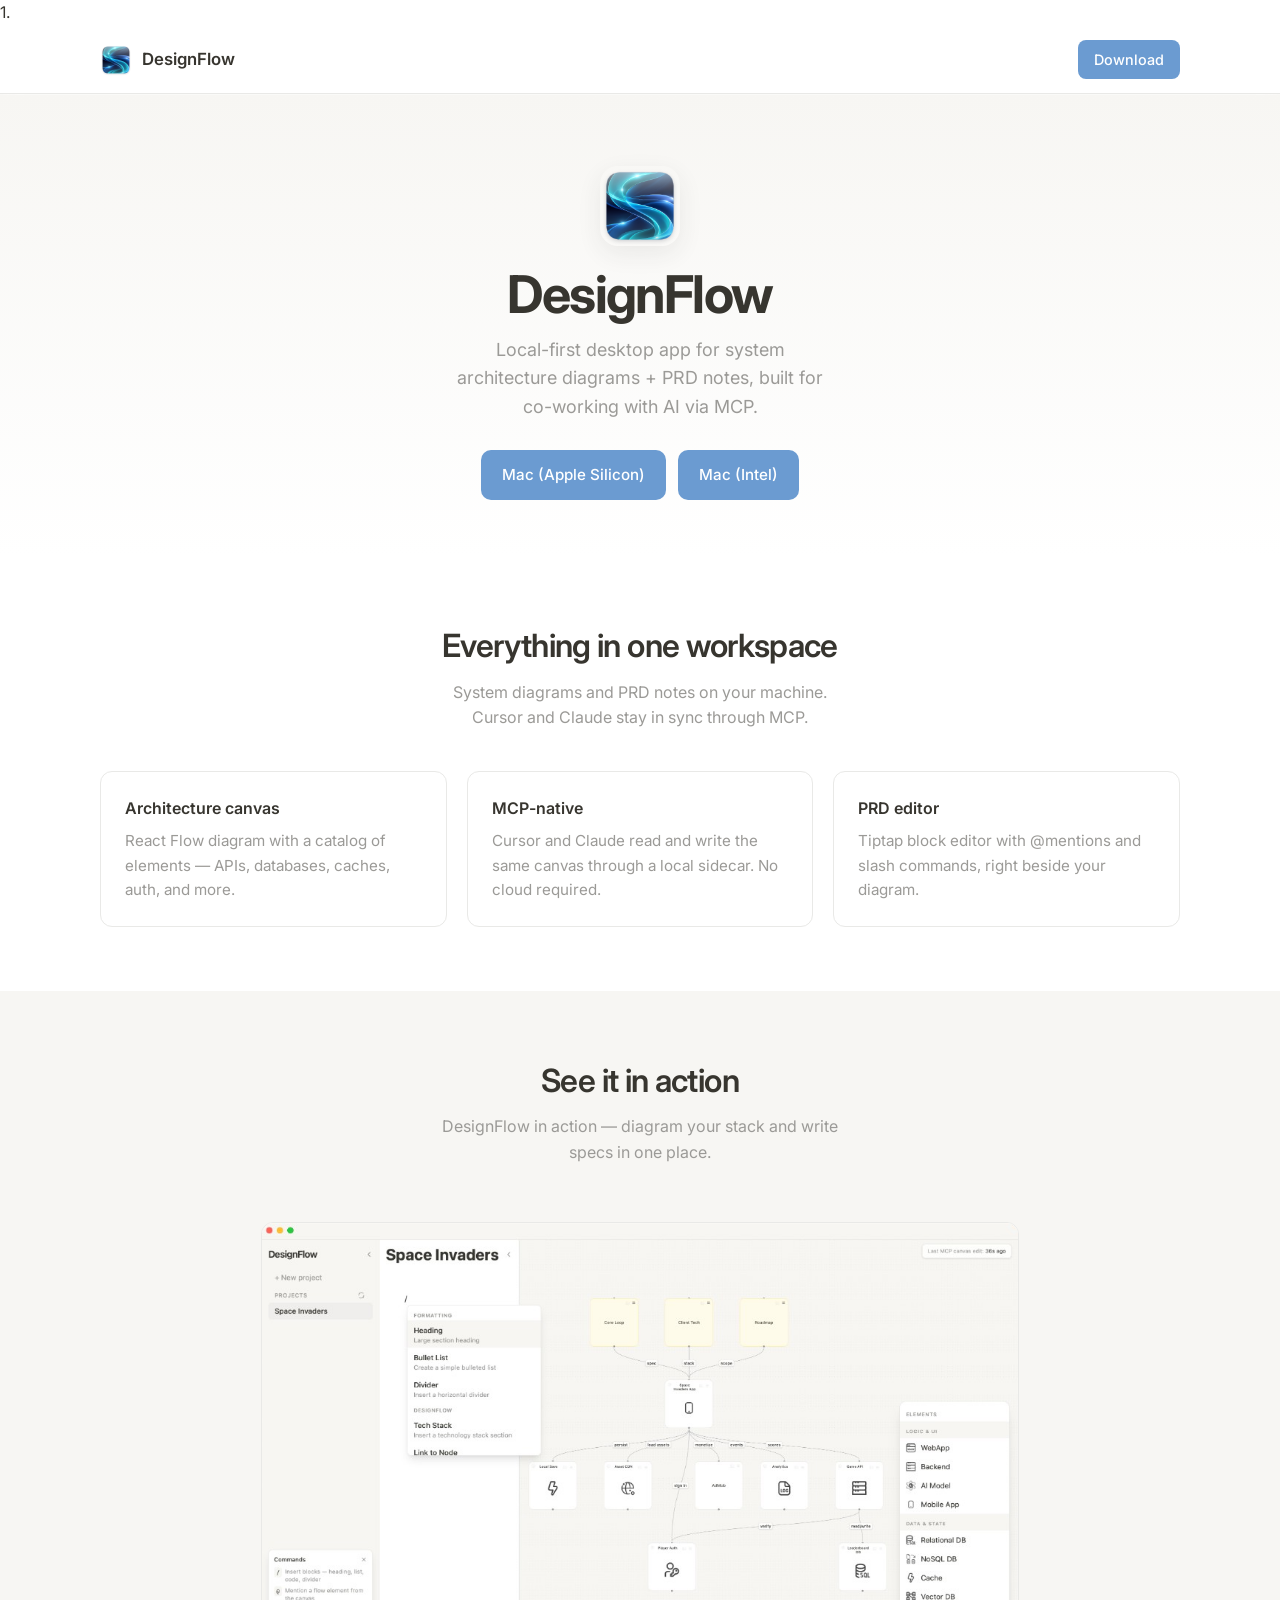
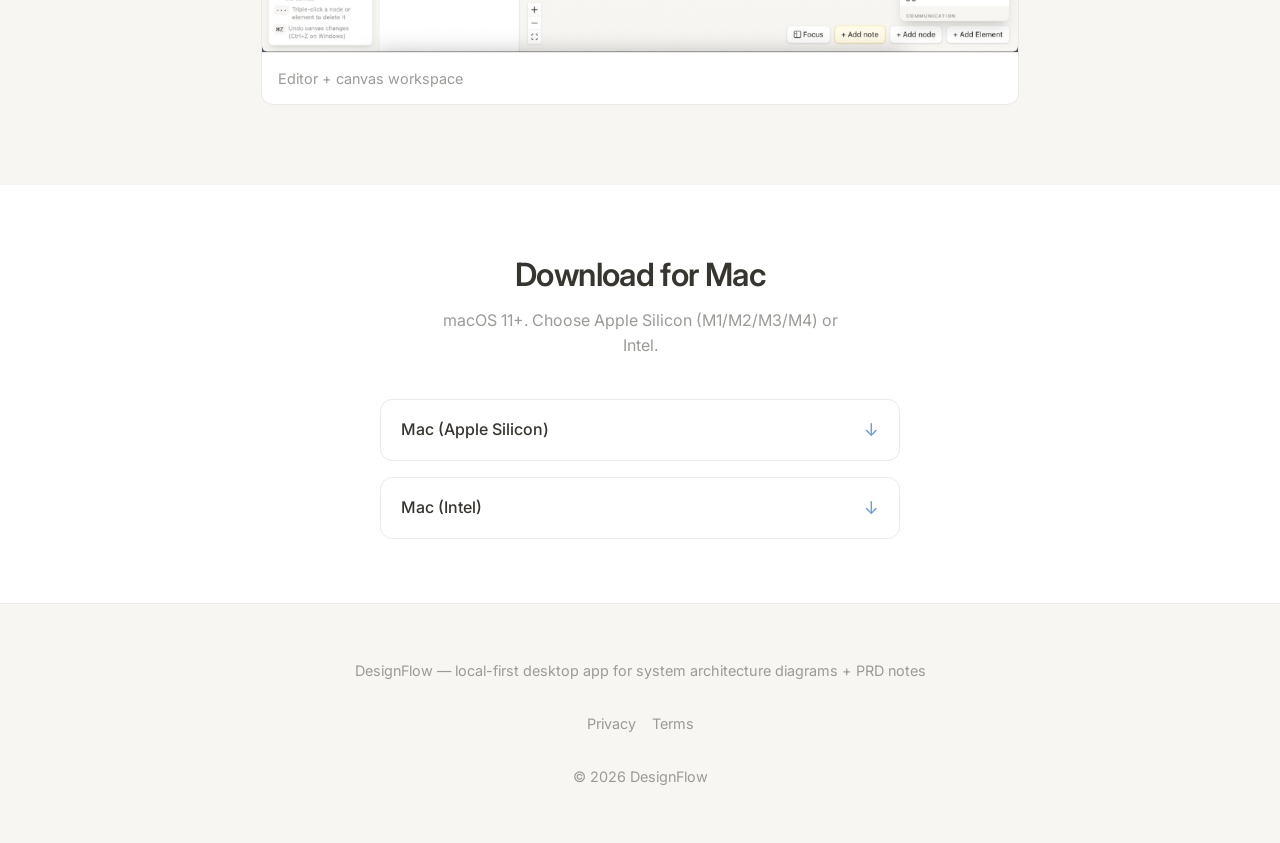
==== commit 1ed7d824: "Update index.html" ====
--- a/docs/index.html
+++ b/docs/index.html
@@ -1,4 +1,4 @@
-<!DOCTYPE html>
+1.<!DOCTYPE html>
 <html lang="en">
   <head>
     <meta charset="UTF-8" />
@@ -38,12 +38,12 @@
             <div class="hero-actions" id="hero-downloads">
               <a
                 class="btn btn-primary"
-                href="https://github.com/ah20-dev/designFlow-webpage/releases/latest/download/DesignFlow_1.0.0_aarch64.dmg"
+                href="https://github.com/ah20-dev/designFlow-webpage/releases/latest/download/DesignFlow_1.2.0_aarch64.dmg"
                 download
               >Mac (Apple Silicon)</a>
               <a
                 class="btn btn-primary"
-                href="https://github.com/ah20-dev/designFlow-webpage/releases/latest/download/DesignFlow_1.0.0_x64.dmg"
+                href="https://github.com/ah20-dev/designFlow-webpage/releases/latest/download/DesignFlow_1.2.0_x64.dmg"
                 download
               >Mac (Intel)</a>
             </div>
@@ -93,7 +93,7 @@
           <div class="download-grid" id="download-grid">
             <a
               class="download-btn"
-              href="https://github.com/ah20-dev/designFlow-webpage/releases/latest/download/DesignFlow_1.0.0_aarch64.dmg"
+              href="https://github.com/ah20-dev/designFlow-webpage/releases/latest/download/DesignFlow_1.2.0_aarch64.dmg"
               download
             >
               <span><span class="label">Mac (Apple Silicon)</span></span>
@@ -101,7 +101,7 @@
             </a>
             <a
               class="download-btn"
-              href="https://github.com/ah20-dev/designFlow-webpage/releases/latest/download/DesignFlow_1.0.0_x64.dmg"
+              href="https://github.com/ah20-dev/designFlow-webpage/releases/latest/download/DesignFlow_1.2.0_x64.dmg"
               download
             >
               <span><span class="label">Mac (Intel)</span></span>
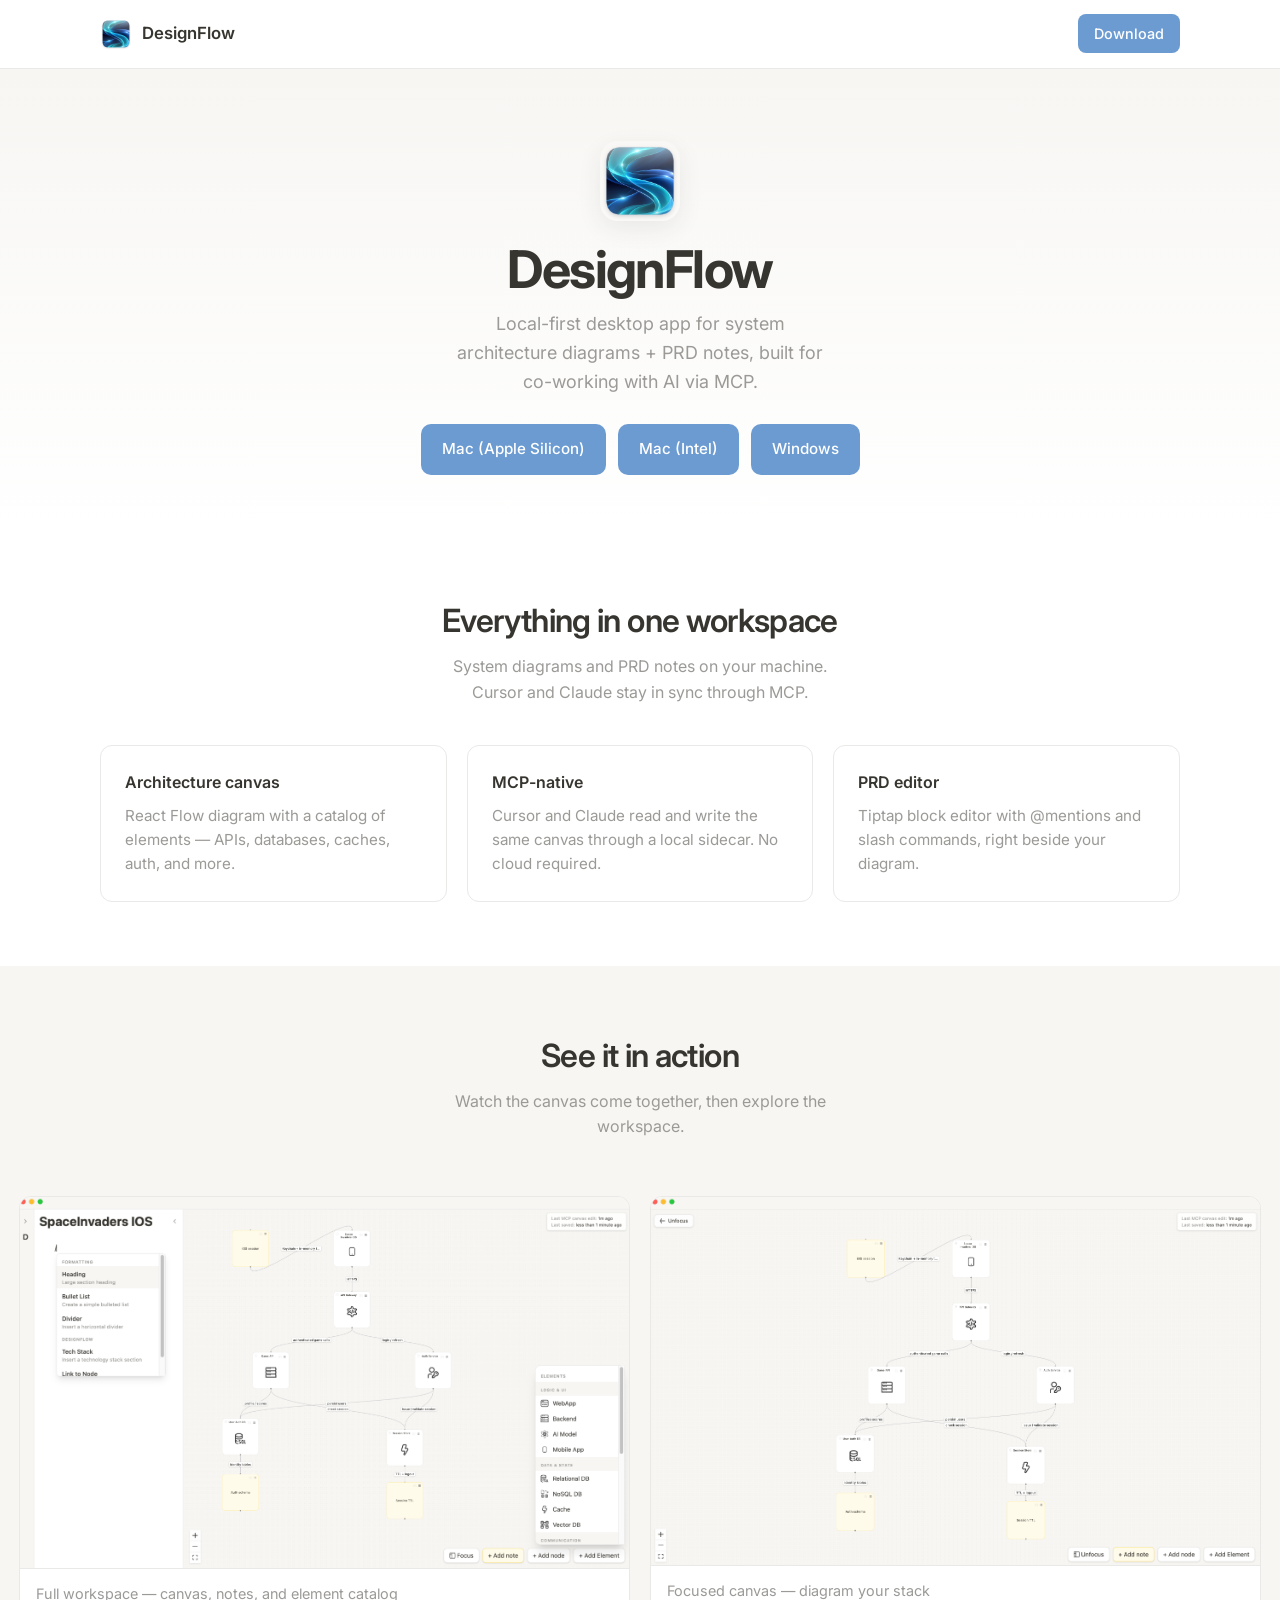
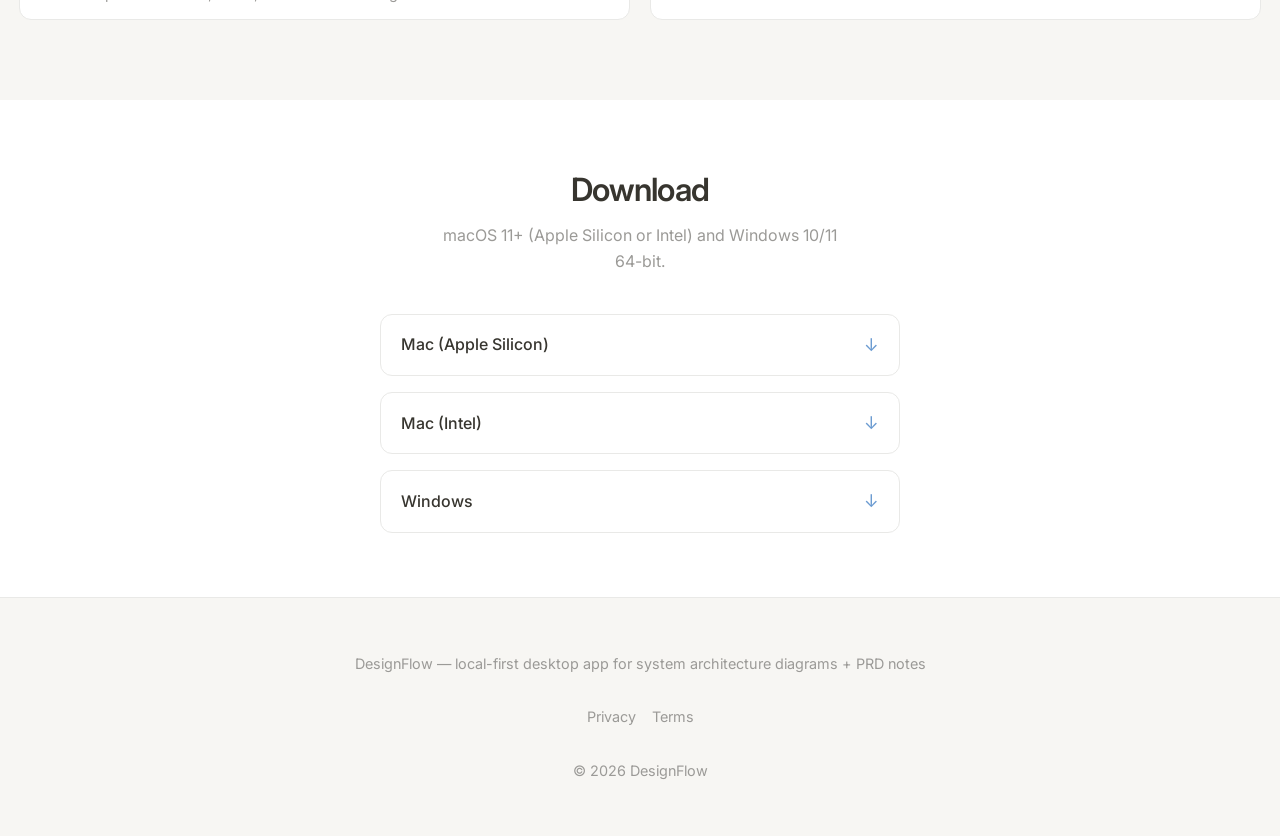
==== commit e546f854: "Update DesignFlow website and legal pages." ====
--- a/docs/index.html
+++ b/docs/index.html
@@ -1,4 +1,4 @@
-1.<!DOCTYPE html>
+<!DOCTYPE html>
 <html lang="en">
   <head>
     <meta charset="UTF-8" />
@@ -38,14 +38,19 @@
             <div class="hero-actions" id="hero-downloads">
               <a
                 class="btn btn-primary"
-                href="https://github.com/ah20-dev/designFlow-webpage/releases/latest/download/DesignFlow_1.2.0_aarch64.dmg"
+                href="https://github.com/ah20-dev/designFlow-webpage/releases/latest/download/DesignFlow_2.1.1_aarch64.dmg"
                 download
               >Mac (Apple Silicon)</a>
               <a
                 class="btn btn-primary"
-                href="https://github.com/ah20-dev/designFlow-webpage/releases/latest/download/DesignFlow_1.2.0_x64.dmg"
+                href="https://github.com/ah20-dev/designFlow-webpage/releases/latest/download/DesignFlow_2.1.1_x64.dmg"
                 download
               >Mac (Intel)</a>
+              <a
+                class="btn btn-primary"
+                href="https://github.com/ah20-dev/designFlow-webpage/releases/latest/download/DesignFlow_2.1.1_x64-setup.exe"
+                download
+              >Windows</a>
             </div>
           </div>
         </div>
@@ -78,7 +83,7 @@
         <div class="container">
           <div class="section-header">
             <h2>See it in action</h2>
-            <p>DesignFlow in action — diagram your stack and write specs in one place.</p>
+            <p>Watch the canvas come together, then explore the workspace.</p>
           </div>
           <div class="preview-grid" id="preview-grid"></div>
         </div>
@@ -87,13 +92,13 @@
       <section id="download">
         <div class="container">
           <div class="section-header">
-            <h2>Download for Mac</h2>
-            <p>macOS 11+. Choose Apple Silicon (M1/M2/M3/M4) or Intel.</p>
+            <h2>Download</h2>
+            <p>macOS 11+ (Apple Silicon or Intel) and Windows 10/11 64-bit.</p>
           </div>
           <div class="download-grid" id="download-grid">
             <a
               class="download-btn"
-              href="https://github.com/ah20-dev/designFlow-webpage/releases/latest/download/DesignFlow_1.2.0_aarch64.dmg"
+              href="https://github.com/ah20-dev/designFlow-webpage/releases/latest/download/DesignFlow_2.1.1_aarch64.dmg"
               download
             >
               <span><span class="label">Mac (Apple Silicon)</span></span>
@@ -101,10 +106,18 @@
             </a>
             <a
               class="download-btn"
-              href="https://github.com/ah20-dev/designFlow-webpage/releases/latest/download/DesignFlow_1.2.0_x64.dmg"
+              href="https://github.com/ah20-dev/designFlow-webpage/releases/latest/download/DesignFlow_2.1.1_x64.dmg"
               download
             >
               <span><span class="label">Mac (Intel)</span></span>
+              <span class="arrow" aria-hidden="true">↓</span>
+            </a>
+            <a
+              class="download-btn"
+              href="https://github.com/ah20-dev/designFlow-webpage/releases/latest/download/DesignFlow_2.1.1_x64-setup.exe"
+              download
+            >
+              <span><span class="label">Windows</span></span>
               <span class="arrow" aria-hidden="true">↓</span>
             </a>
           </div>
@@ -129,7 +142,7 @@
         const cfg = window.DESIGNFLOW_CONFIG;
         if (!cfg) return;
 
-        const { github, downloads, screenshots } = cfg;
+        const { github, downloads, screenshots, video } = cfg;
         const releaseBase = `https://github.com/${github.owner}/${github.repo}/releases/latest/download`;
 
         function releaseUrl(filename) {
@@ -138,13 +151,13 @@
 
         document.getElementById('year').textContent = new Date().getFullYear();
 
-        const macDownloads = Object.entries(downloads).filter(
-          ([key, item]) => key.startsWith('darwin-') && item.enabled
+        const enabledDownloads = Object.entries(downloads).filter(
+          ([, item]) => item.enabled
         );
 
         const heroContainer = document.getElementById('hero-downloads');
         heroContainer.replaceChildren();
-        macDownloads.forEach(([, item]) => {
+        enabledDownloads.forEach(([, item]) => {
           const btn = document.createElement('a');
           btn.className = 'btn btn-primary';
           btn.href = releaseUrl(item.filename);
@@ -152,11 +165,11 @@
           btn.textContent = item.label;
           heroContainer.appendChild(btn);
         });
-        if (macDownloads.length === 0) {
+        if (enabledDownloads.length === 0) {
           const fallback = document.createElement('a');
           fallback.className = 'btn btn-primary';
           fallback.href = '#download';
-          fallback.textContent = 'Download for Mac';
+          fallback.textContent = 'Download';
           heroContainer.appendChild(fallback);
         }
 
@@ -178,6 +191,29 @@
         }
 
         const previewGrid = document.getElementById('preview-grid');
+
+        if (video && video.src) {
+          const figure = document.createElement('figure');
+          figure.className = 'preview-card preview-video';
+
+          const el = document.createElement('video');
+          el.src = video.src;
+          el.controls = true;
+          el.playsInline = true;
+          el.muted = true;
+          el.loop = true;
+          el.preload = 'metadata';
+          if (video.poster) el.poster = video.poster;
+          el.addEventListener('error', () => figure.remove());
+
+          const caption = document.createElement('figcaption');
+          caption.textContent = video.caption;
+
+          figure.appendChild(el);
+          figure.appendChild(caption);
+          previewGrid.appendChild(figure);
+        }
+
         for (const shot of screenshots) {
           const figure = document.createElement('figure');
           figure.className = 'preview-card';
--- a/docs/styles.css
+++ b/docs/styles.css
@@ -257,8 +257,10 @@
 }
 
 .preview-grid {
-  display: flex;
-  justify-content: center;
+  display: grid;
+  gap: 1.25rem;
+  grid-template-columns: 1fr;
+  justify-items: center;
 }
 
 .preview-card {
@@ -272,11 +274,17 @@
   background: #fff;
 }
 
-.preview-card img {
+.preview-card img,
+.preview-card video {
   display: block;
   width: 100%;
   height: auto;
   background: var(--zen-sidebar);
+}
+
+.preview-card.preview-video {
+  grid-column: 1 / -1;
+  max-width: min(100%, 980px);
 }
 
 .preview-card figcaption {
@@ -482,3 +490,17 @@
   }
 }
 
+@media (min-width: 860px) {
+  .preview-grid {
+    grid-template-columns: repeat(2, minmax(0, 1fr));
+  }
+
+  .preview-card {
+    max-width: 100%;
+  }
+
+  .preview-card.preview-video {
+    max-width: min(100%, 980px);
+  }
+}
+
